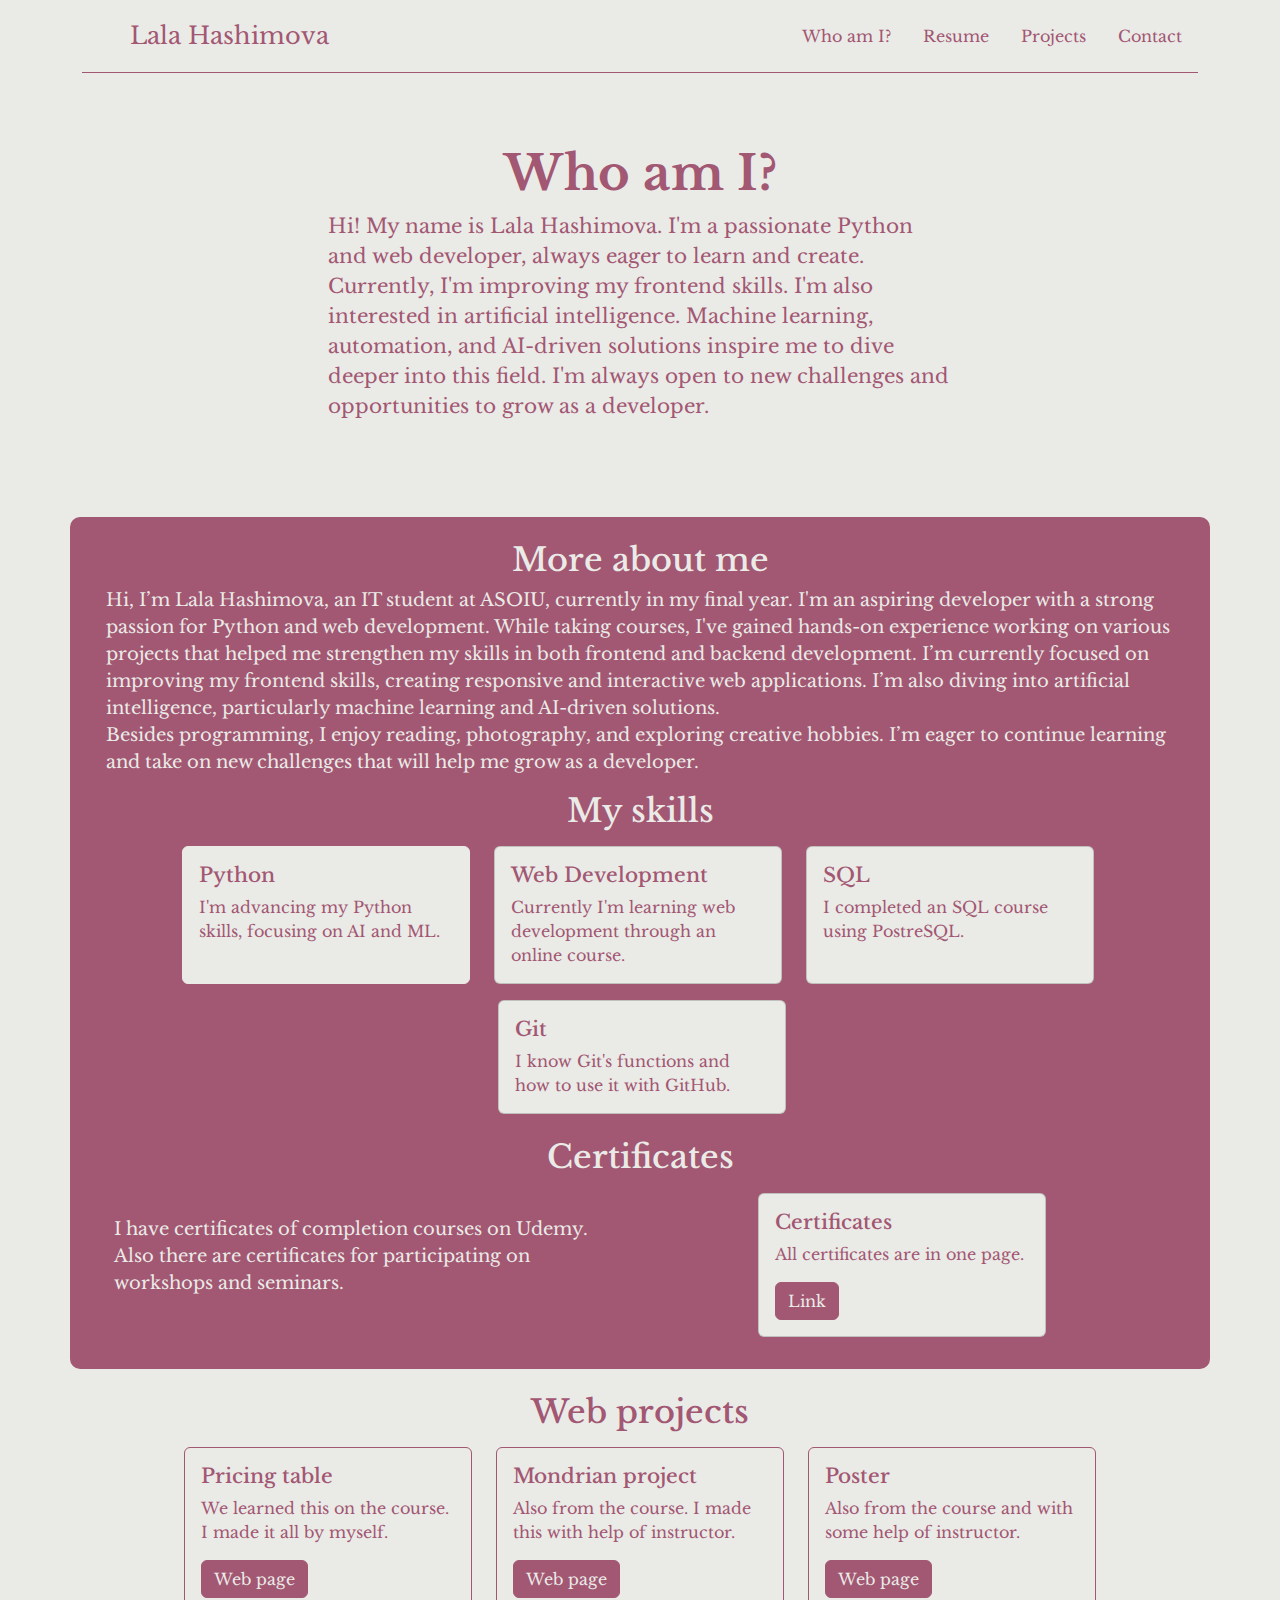
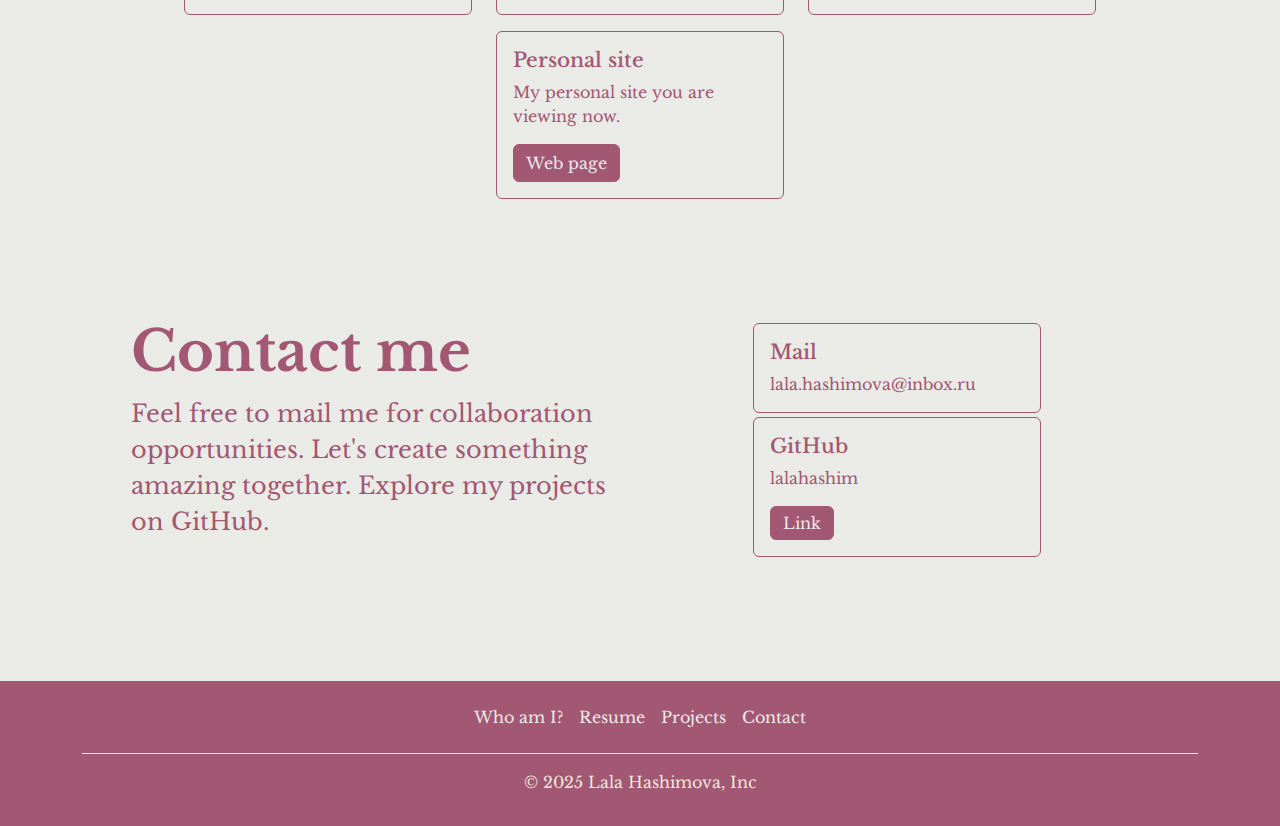
==== index.html @ 5bb71e29 "Add files via upload" ====
<!DOCTYPE html>
<html lang="en">
<head>
    <meta charset="UTF-8">
    <meta name="viewport" content="width=device-width, initial-scale=1.0">
    <title>Lala Hashimova</title>
    <link href="https://cdn.jsdelivr.net/npm/bootstrap@5.3.3/dist/css/bootstrap.min.css" rel="stylesheet" integrity="sha384-QWTKZyjpPEjISv5WaRU9OFeRpok6YctnYmDr5pNlyT2bRjXh0JMhjY6hW+ALEwIH" crossorigin="anonymous">
    <link rel="stylesheet" href="style.css">
    <link rel="preconnect" href="https://fonts.googleapis.com">
    <link rel="preconnect" href="https://fonts.gstatic.com" crossorigin>
    <link href="https://fonts.googleapis.com/css2?family=Libre+Baskerville:ital,wght@0,400;0,700;1,400&family=Madimi+One&family=Merriweather:ital,opsz,wght@0,18..144,300..900;1,18..144,300..900&family=Outfit:wght@100..900&family=Playfair+Display:ital,wght@0,400..900;1,400..900&family=Playwrite+IT+Moderna:wght@100..400&family=Roboto+Mono:ital,wght@0,100..700;1,100..700&display=swap" rel="stylesheet">
</head>
<body>
    <section id="header">
        <div class="container">
            <header class="d-flex flex-wrap justify-content-center py-3 mb-4 border-bottom header-border">
              <a class="d-flex align-items-center mb-3 mb-md-0 me-md-auto link-body-emphasis text-decoration-none">
                <svg class="bi me-2" width="40" height="32"></svg>
                <span class="fs-4">Lala Hashimova</span>
              </a>
        
              <ul class="nav nav-pills">
                <li class="nav-item"><a href="#home" class="nav-link" aria-current="page">Who am I?</a></li>
                <li class="nav-item"><a href="#resume" class="nav-link">Resume</a></li>
                <li class="nav-item"><a href="#projects" class="nav-link">Projects</a></li>
                <li class="nav-item"><a href="#contact" class="nav-link">Contact</a></li>
              </ul>
            </header>
          </div>
    </section>

    <section id="home" class="mx-3">
        <div class="py-5 my-4">
          <h1 class="display-5 fw-bold text-center" style="color: #A25772;">Who am I?</h1>
          <div class="col-lg-6 mx-auto">
            <p class="lead mb-4">
              Hi! My name is Lala Hashimova. I'm a passionate Python and web developer, always eager to learn and create. 
              Currently, I'm improving my frontend skills. I'm also interested in artificial intelligence. Machine learning, 
              automation, and AI-driven solutions inspire me to dive deeper into this field. I'm always open to new challenges 
              and opportunities to grow as a developer. 
            </p>
          </div>
        </div>
    </section>

    <section id="resume" class="container" class="mx-3">
        <div class="details px-4 pt-4">
            <h2 class="text-center">More about me</h2>
            <p class="aboutme">Hi, I’m Lala Hashimova, an IT student at ASOIU, currently in my final year. I'm an aspiring developer with a strong 
                passion for Python and web development. While taking courses, I've gained hands-on experience working on various projects 
                that helped me strengthen my skills in both frontend and backend development. I’m currently focused on improving my 
                frontend skills, creating responsive and interactive web applications. I’m also diving into artificial intelligence, 
                particularly machine learning and AI-driven solutions. <br>
                Besides programming, I enjoy reading, photography, and exploring creative hobbies. I’m eager to continue learning 
                and take on new challenges that will help me grow as a developer.</p>
        </div>
        <div class="skills px-4 pb-4">    
            <h2 class="text-center">My skills</h2>
            <div class="cards container pt-2">
                <div class="card me-1" style="width: 18rem; border-color: #EAEAE7;">
                    <div class="card-body">
                      <h5 class="card-title">Python</h5>
                      <p class="card-text">I'm advancing my Python skills, focusing on AI and ML.</p>
                    </div>
                </div>
                <div class="card mx-1" style="width: 18rem;">
                    <div class="card-body">
                      <h5 class="card-title">Web Development</h5>
                      <p class="card-text">Currently I'm learning web development through an online course.</p>
                    </div>
                </div>
                <div class="card mx-1" style="width: 18rem;">
                    <div class="card-body">
                      <h5 class="card-title">SQL</h5>
                      <p class="card-text">I completed an SQL course using PostreSQL.</p>
                    </div>
                </div>
                <div class="card ms-1" style="width: 18rem;">
                    <div class="card-body">
                      <h5 class="card-title">Git</h5>
                      <p class="card-text">I know Git's functions and how to use it with GitHub.</p>
                    </div>
                </div>
            </div>
        </div>

        <div class="certificates px-4 pb-4">
          <h2 class="text-center">Certificates</h2>
          <div class="cert-content py-2 px-2">
            <p class="certificate-text">
              I have certificates of completion courses on Udemy. Also there are certificates for participating 
              on workshops and seminars.</p>
            <div class="cards container cert-card">
              <div class="card" style="width: 18rem;">
                <div class="card-body">
                  <h5 class="card-title">Certificates</h5>
                  <p class="card-text">All certificates are in one page.</p>
                  <a href="certificates.html" class="btn btn-primary">Link</a>
                </div>
              </div>
            </div>
          </div>
        </div>
    </section>

    <section id="projects" class="container my-4">
        <h2 class="text-center">Web projects</h2>
        <div class="web-projects mt-3">
            <div class="card mx-1" style="width: 18rem; border-color: #A25772;">
                <div class="card-body">
                  <h5 class="card-title">Pricing table</h5>
                  <p class="card-text">We learned this on the course. I made it all by myself.</p>
                  <a href="https://lalahashim.github.io/pricing-table/" class="btn btn-primary">Web page</a>
                </div>
            </div>
            <div class="card mx-1" style="width: 18rem; border-color: #A25772;">
                <div class="card-body">
                  <h5 class="card-title">Mondrian project</h5>
                  <p class="card-text">Also from the course. I made this with help of instructor.</p>
                  <a href="https://lalahashim.github.io/mondrian-project/" class="btn btn-primary">Web page</a>
                </div>
            </div>
            <div class="card mx-1" style="width: 18rem; border-color: #A25772;">
                <div class="card-body">
                  <h5 class="card-title">Poster</h5>
                  <p class="card-text">Also from the course and with some help of instructor.</p>
                  <a href="https://lalahashim.github.io/poster/" class="btn btn-primary">Web page</a>
                </div>
            </div>
            <div class="card mx-1" style="width: 18rem; border-color: #A25772;">
              <div class="card-body">
                <h5 class="card-title">Personal site</h5>
                <p class="card-text">My personal site you are viewing now.</p>
                <a href="#" class="btn btn-primary">Web page</a>
              </div>
            </div>
        </div>
    </section>

    <section id="contact">
        <div class="container col-xl-10 col-xxl-8 px-4 py-5">
            <div class="row align-items-center g-lg-5 py-5">
              <div class="col-lg-7 text-center text-lg-start">
                <h2 class="display-4 fw-bold lh-1 mb-3" style="color: #A25772;">Contact me</h2>
                <p class="col-lg-10 fs-4">
                    Feel free to mail me for collaboration opportunities. Let's create something amazing together. Explore 
                    my projects on GitHub.
                </p>
              </div>
              <div class="col-md-10 mx-auto col-lg-5">
                <div class="card my-1" style="width: 18rem; border-color: #A25772;">
                    <div class="card-body">
                      <h5 class="card-title">Mail</h5>
                      <p class="card-text">lala.hashimova@inbox.ru</p>
                    </div>
                </div>
                <div class="card my-1" style="width: 18rem; border-color: #A25772;">
                    <div class="card-body">
                      <h5 class="card-title">GitHub</h5>
                      <p class="card-text">lalahashim</p>
                      <a class="btn btn-primary py-1" href="https://github.com/lalahashim" role="button">Link</a>
                    </div>
                </div>
              </div>
            </div>
          </div>
    </section>

    <section id="footer">
        <div class="container">
            <footer class="py-3 mt-4">
              <ul class="nav justify-content-center border-bottom footer-border pb-3 mb-3">
                <li class="nav-item"><a href="#home" class="nav-link f-nav px-2 text-body-secondary">Who am I?</a></li>
                <li class="nav-item"><a href="#resume" class="nav-link f-nav px-2 text-body-secondary">Resume</a></li>
                <li class="nav-item"><a href="#projects" class="nav-link f-nav px-2 text-body-secondary">Projects</a></li>
                <li class="nav-item"><a href="#contact" class="nav-link f-nav px-2 text-body-secondary">Contact</a></li>
              </ul>
              <p class="text-center text-body-secondary footer-p">© 2025 Lala Hashimova, Inc</p>
            </footer>
          </div>
    </section>

    <script src="https://cdn.jsdelivr.net/npm/bootstrap@5.3.3/dist/js/bootstrap.bundle.min.js" integrity="sha384-YvpcrYf0tY3lHB60NNkmXc5s9fDVZLESaAA55NDzOxhy9GkcIdslK1eN7N6jIeHz" crossorigin="anonymous"></script>
</body>
</html>
---- style.css ----
body{
    background-color: #EAEAE7;
    color: #A25772;
    font-family: "Libre Baskerville";
}

.aboutme {
    font-size: 18px;
}

#certificates .container {
    display: flex;
    flex-wrap: wrap;
    justify-content: center;
    gap: 20px;
}

#certificates .container img {
    max-width: 300px;
    height: auto;
    border-radius: 10px;
    box-shadow: 0 4px 8px rgba(0, 0, 0, 0.1); /* Легкая тень для аккуратности */
}

.cert-content {
    display: flex;
    justify-content: space-between;
    align-items: center;
    gap: 20px;
}
.certificate-text {
    flex: 1;
    text-align: left;
    font-size: 18px;
}
.cert-card{
    flex: 1;
}

@media (max-width: 768px) {
    .cert-content {
        flex-direction: column;
    }

    .cert-card {
        max-width: 100%;
    }
}


.btn {
    display: inline-block;
    background-color: #A25772;
    color: #EAEAE7;
    text-decoration: none;
    cursor: pointer;
    transition: background-color 0.1s ease;
}

.btn:hover {
    background-color: #EAEAE7;
    color: #A25772;
    border-color: #A25772;
}

a.btn:active,
a.btn:focus,
button:active,
button:focus {
    background-color: #EAEAE7 !important;
    color: #A25772 !important;
    border-color: #A25772 !important;
    outline: none !important;
}

.header-border {
    border-color: #A25772 !important
}

.footer-border {
    border-color: #EAEAE7 !important
}

.nav-link{
    color: #A25772 !important;
}

.fs-4{
    color: #A25772;
}

#footer {
    background-color: #A25772;
}

.f-nav{
    color: #EAEAE7 !important;
}

.footer-p {
    color: #EDE8DC !important;
}

.btn-primary {
    background-color: #A25772;
    border-color: #A25772;
    color: #EAEAE7;
}

.card{
    background-color: #EAEAE7;
    color: #A25772;
}

#resume .container{
    display: flex;
    flex-wrap: wrap;
    justify-content: center;
    gap: 16px;
}

#resume{
    background-color: #A25772;
    color: #EAEAE7;
    border-radius: 10px;
}

.web-projects {
    display: flex;
    flex-wrap: wrap;
    justify-content: center;
    gap: 16px;
}

.card {
    width: calc(100% - 32px);
    max-width: 18rem;
}

@media (min-width: 576px){
    .card {
        width: calc(50% - 32px);
    }
}

@media (min-width: 992px) {
    .card {
        width: calc(25% - 32px);
    }
}

html {
    scroll-behavior: smooth;
}

p {
    text-align: left;
}
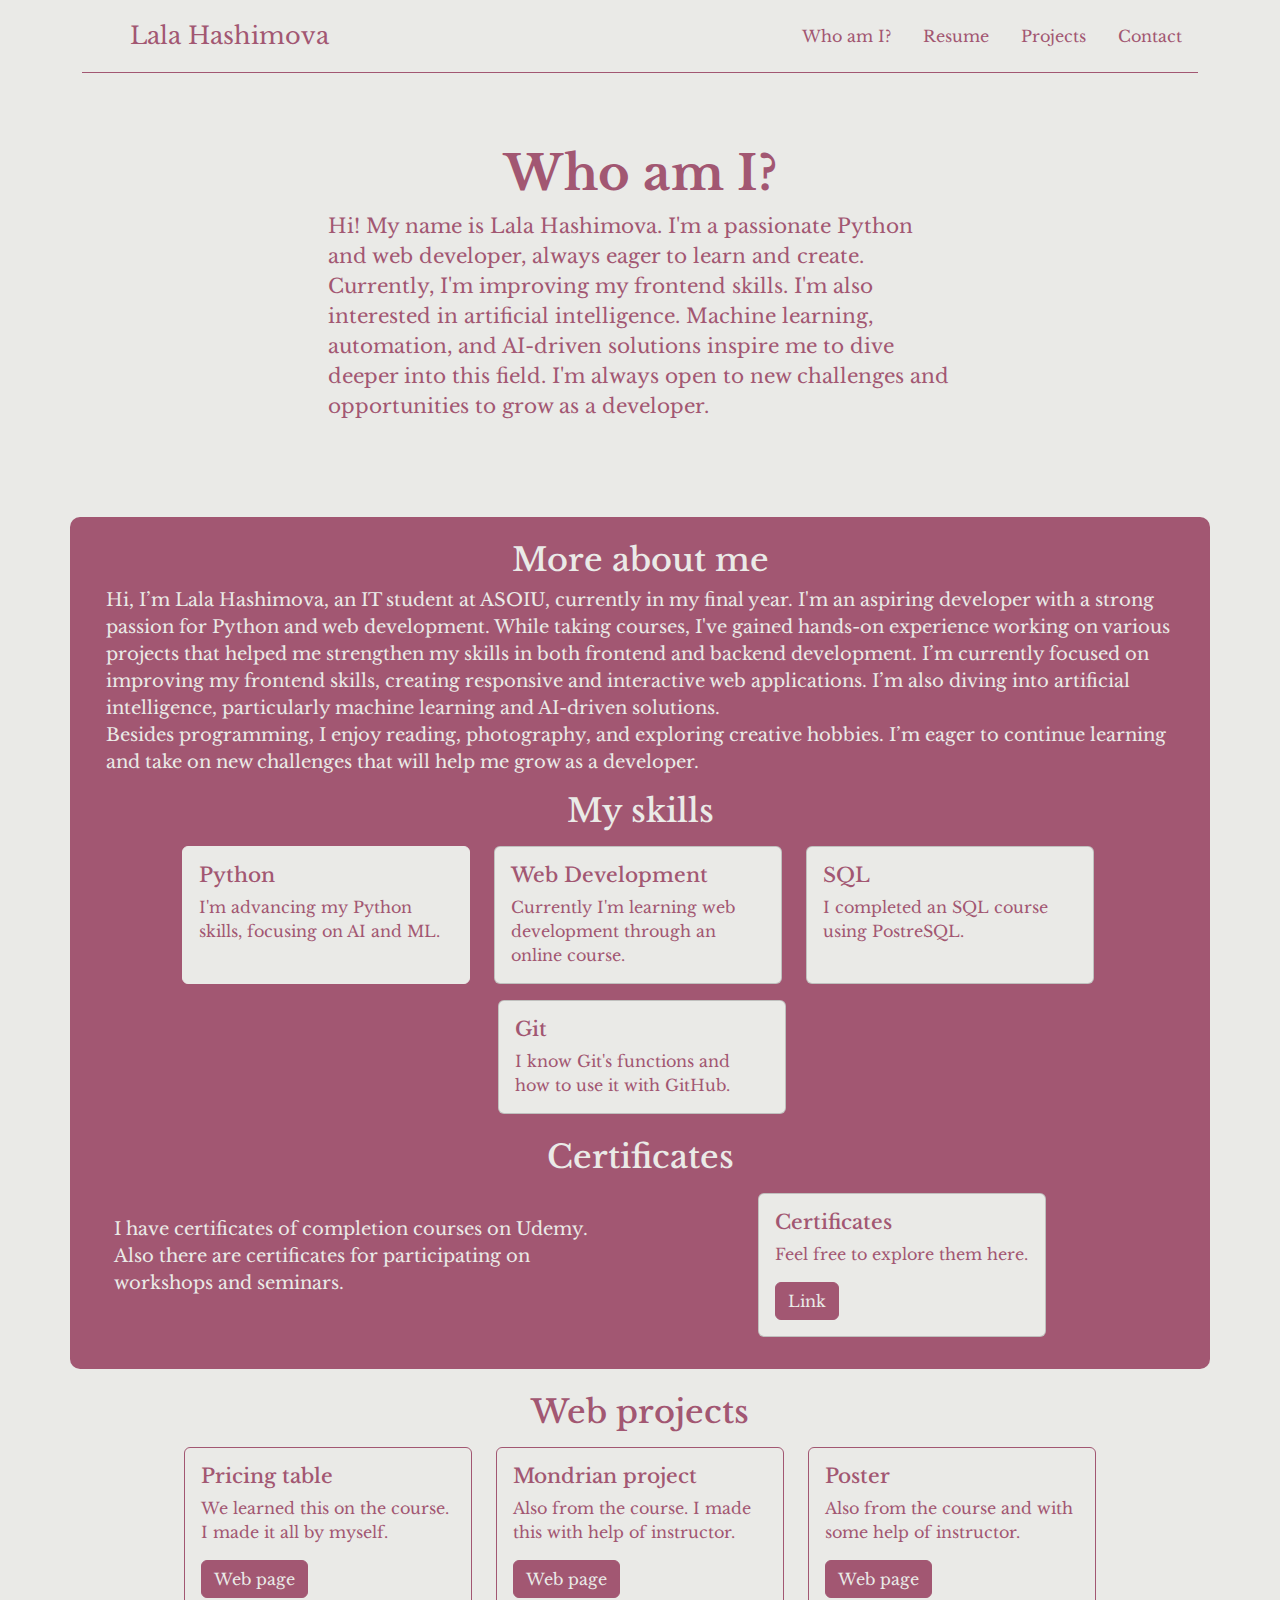
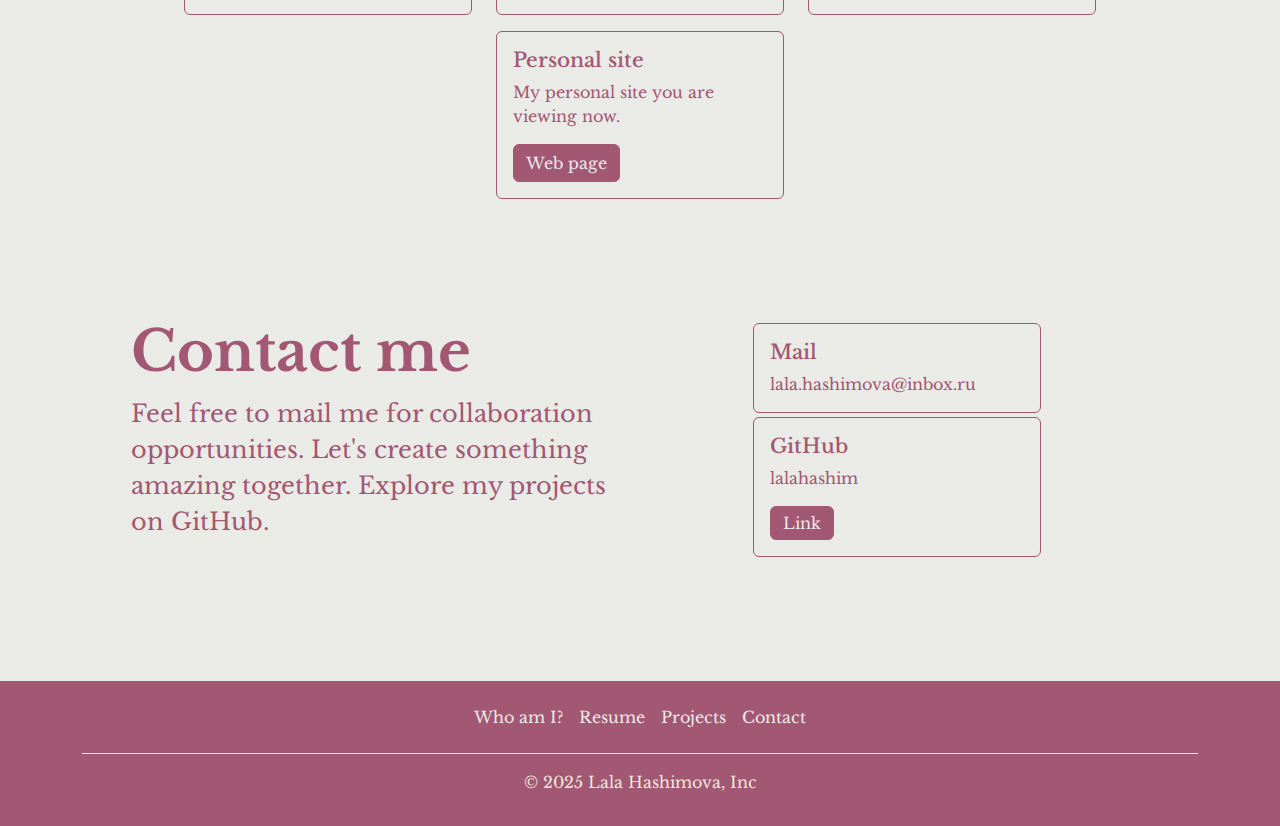
==== commit b834824b: "Add files via upload" ====
--- a/index.html
+++ b/index.html
@@ -84,7 +84,7 @@
             </div>
         </div>
 
-        <div class="certificates px-4 pb-4">
+        <div id="certificate" class="certificates px-4 pb-4">
           <h2 class="text-center">Certificates</h2>
           <div class="cert-content py-2 px-2">
             <p class="certificate-text">
@@ -94,7 +94,7 @@
               <div class="card" style="width: 18rem;">
                 <div class="card-body">
                   <h5 class="card-title">Certificates</h5>
-                  <p class="card-text">All certificates are in one page.</p>
+                  <p class="card-text">Feel free to explore them here.</p>
                   <a href="certificates.html" class="btn btn-primary">Link</a>
                 </div>
               </div>
--- a/style.css
+++ b/style.css
@@ -47,7 +47,9 @@
     }
 }
 
-
+.certificate-heading{
+    text-align: center;
+}
 .btn {
     display: inline-block;
     background-color: #A25772;
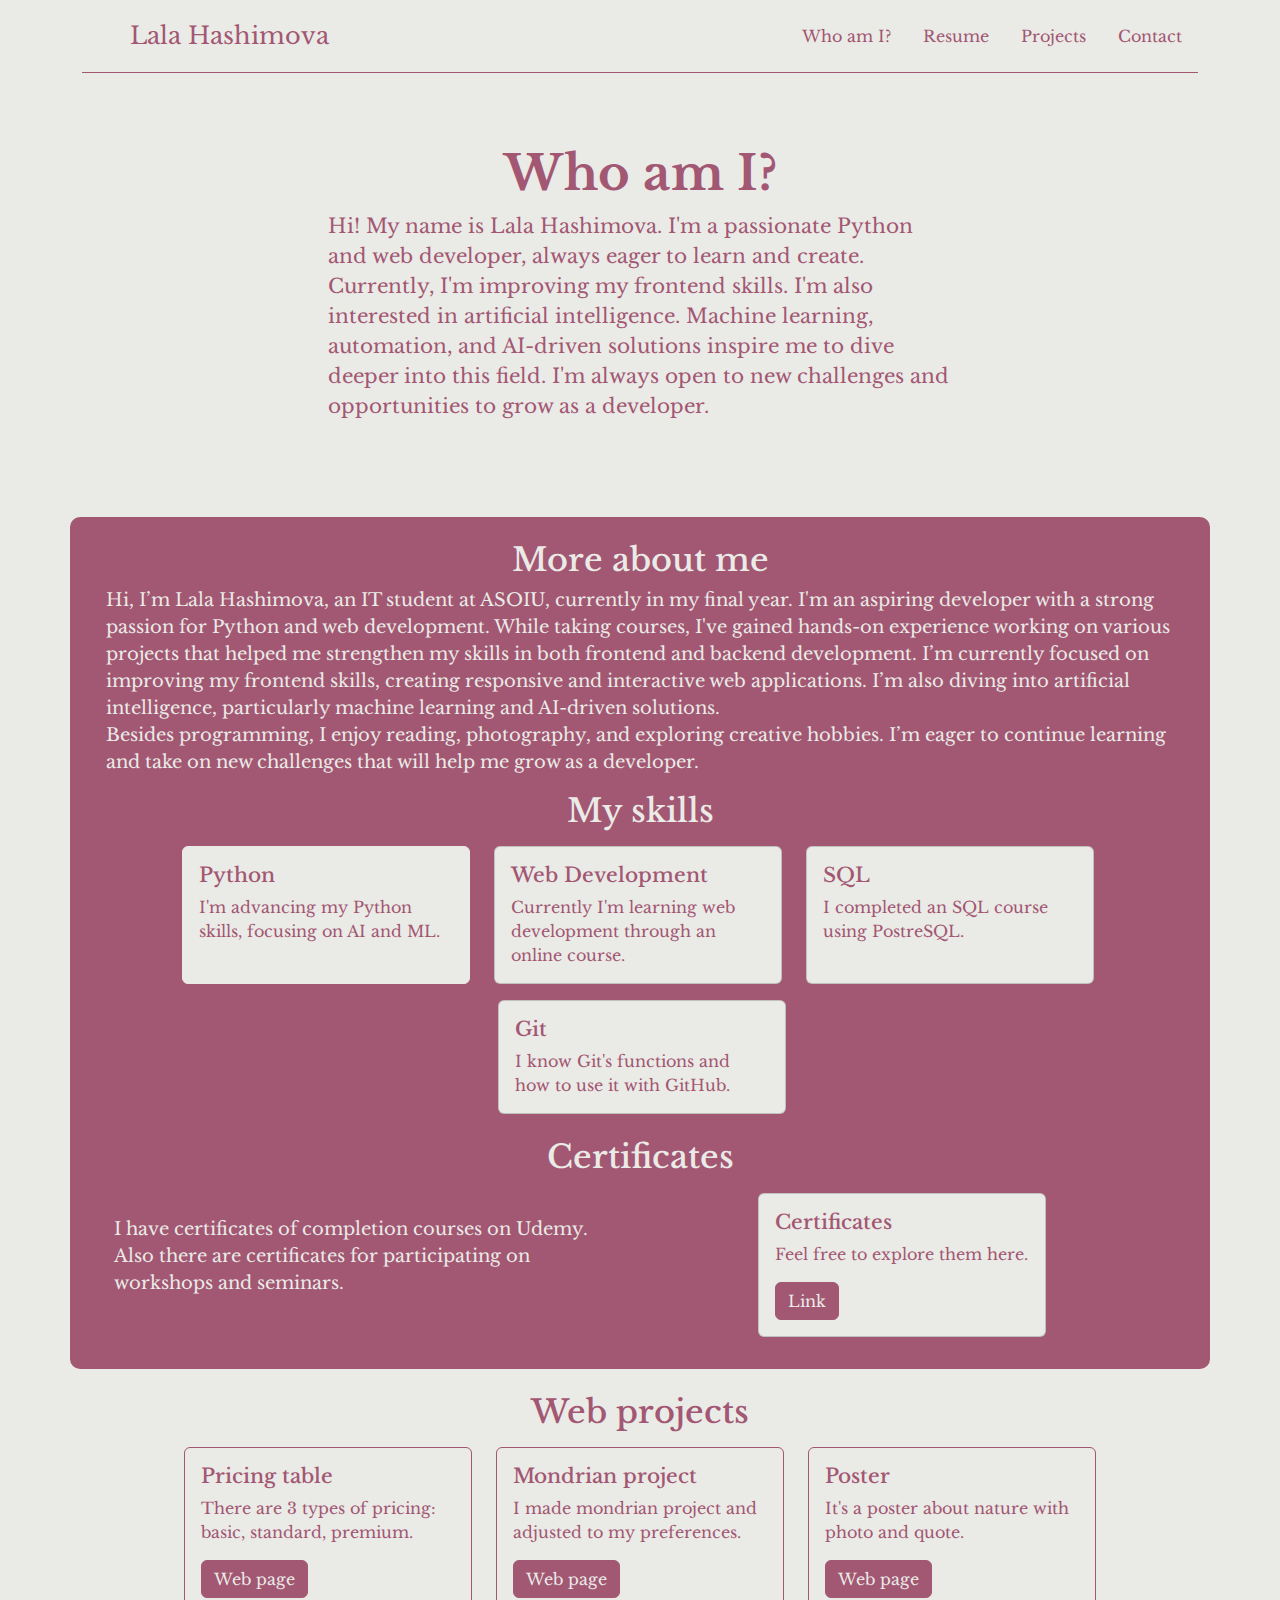
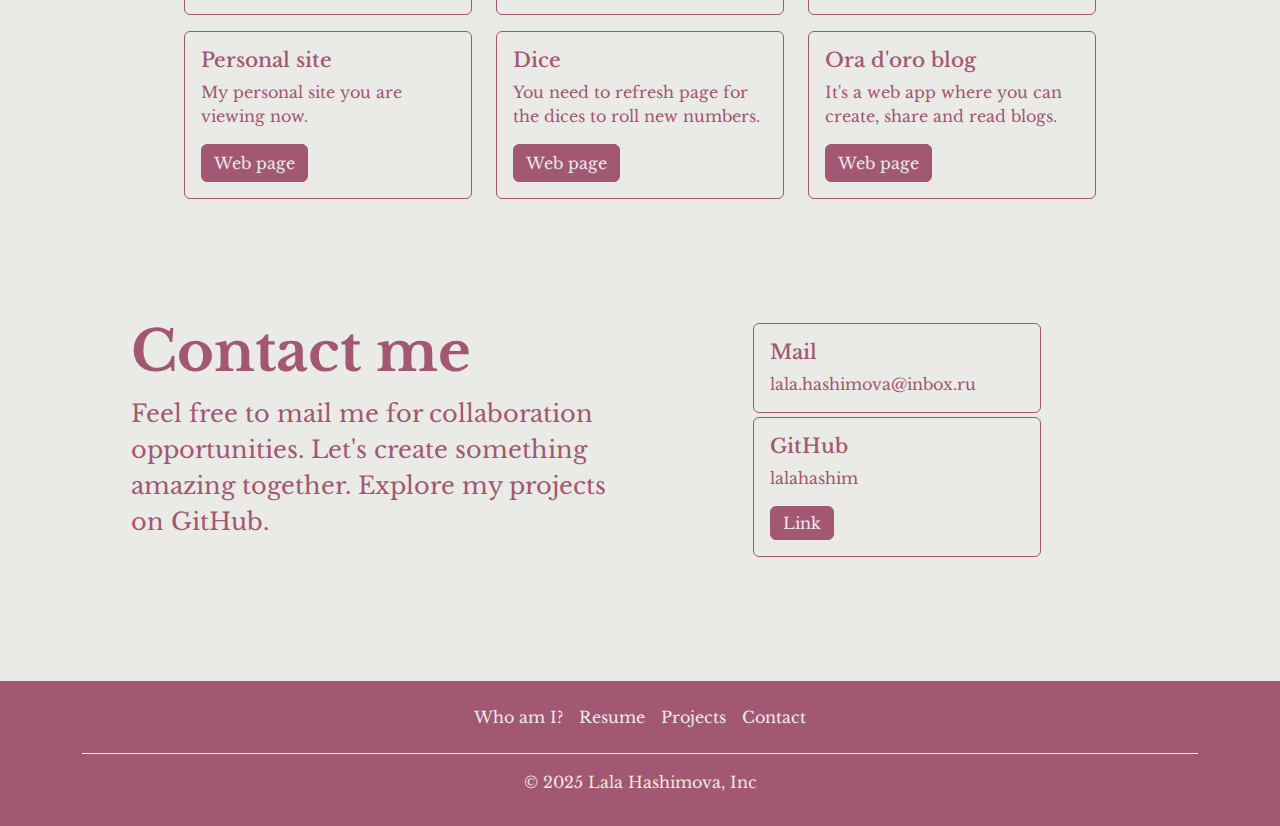
==== commit 342f2c71: "Add files via upload" ====
--- a/index.html
+++ b/index.html
@@ -109,21 +109,21 @@
             <div class="card mx-1" style="width: 18rem; border-color: #A25772;">
                 <div class="card-body">
                   <h5 class="card-title">Pricing table</h5>
-                  <p class="card-text">We learned this on the course. I made it all by myself.</p>
+                  <p class="card-text">There are 3 types of pricing: basic, standard, premium.</p>
                   <a href="https://lalahashim.github.io/pricing-table/" class="btn btn-primary">Web page</a>
                 </div>
             </div>
             <div class="card mx-1" style="width: 18rem; border-color: #A25772;">
                 <div class="card-body">
                   <h5 class="card-title">Mondrian project</h5>
-                  <p class="card-text">Also from the course. I made this with help of instructor.</p>
+                  <p class="card-text">I made mondrian project and adjusted to my preferences.</p>
                   <a href="https://lalahashim.github.io/mondrian-project/" class="btn btn-primary">Web page</a>
                 </div>
             </div>
             <div class="card mx-1" style="width: 18rem; border-color: #A25772;">
                 <div class="card-body">
                   <h5 class="card-title">Poster</h5>
-                  <p class="card-text">Also from the course and with some help of instructor.</p>
+                  <p class="card-text">It's a poster about nature with photo and quote.</p>
                   <a href="https://lalahashim.github.io/poster/" class="btn btn-primary">Web page</a>
                 </div>
             </div>
@@ -132,6 +132,20 @@
                 <h5 class="card-title">Personal site</h5>
                 <p class="card-text">My personal site you are viewing now.</p>
                 <a href="#" class="btn btn-primary">Web page</a>
+              </div>
+            </div>
+            <div class="card mx-1" style="width: 18rem; border-color: #A25772;">
+              <div class="card-body">
+                <h5 class="card-title">Dice</h5>
+                <p class="card-text">You need to refresh page for the dices to roll new numbers.</p>
+                <a href="https://lalahashim.github.io/dice/" class="btn btn-primary">Web page</a>
+              </div>
+            </div>
+            <div class="card mx-1" style="width: 18rem; border-color: #A25772;">
+              <div class="card-body">
+                <h5 class="card-title">Ora d'oro blog</h5>
+                <p class="card-text">It's a web app where you can create, share and read blogs.</p>
+                <a href="https://oradoro-blog.onrender.com/" class="btn btn-primary">Web page</a>
               </div>
             </div>
         </div>
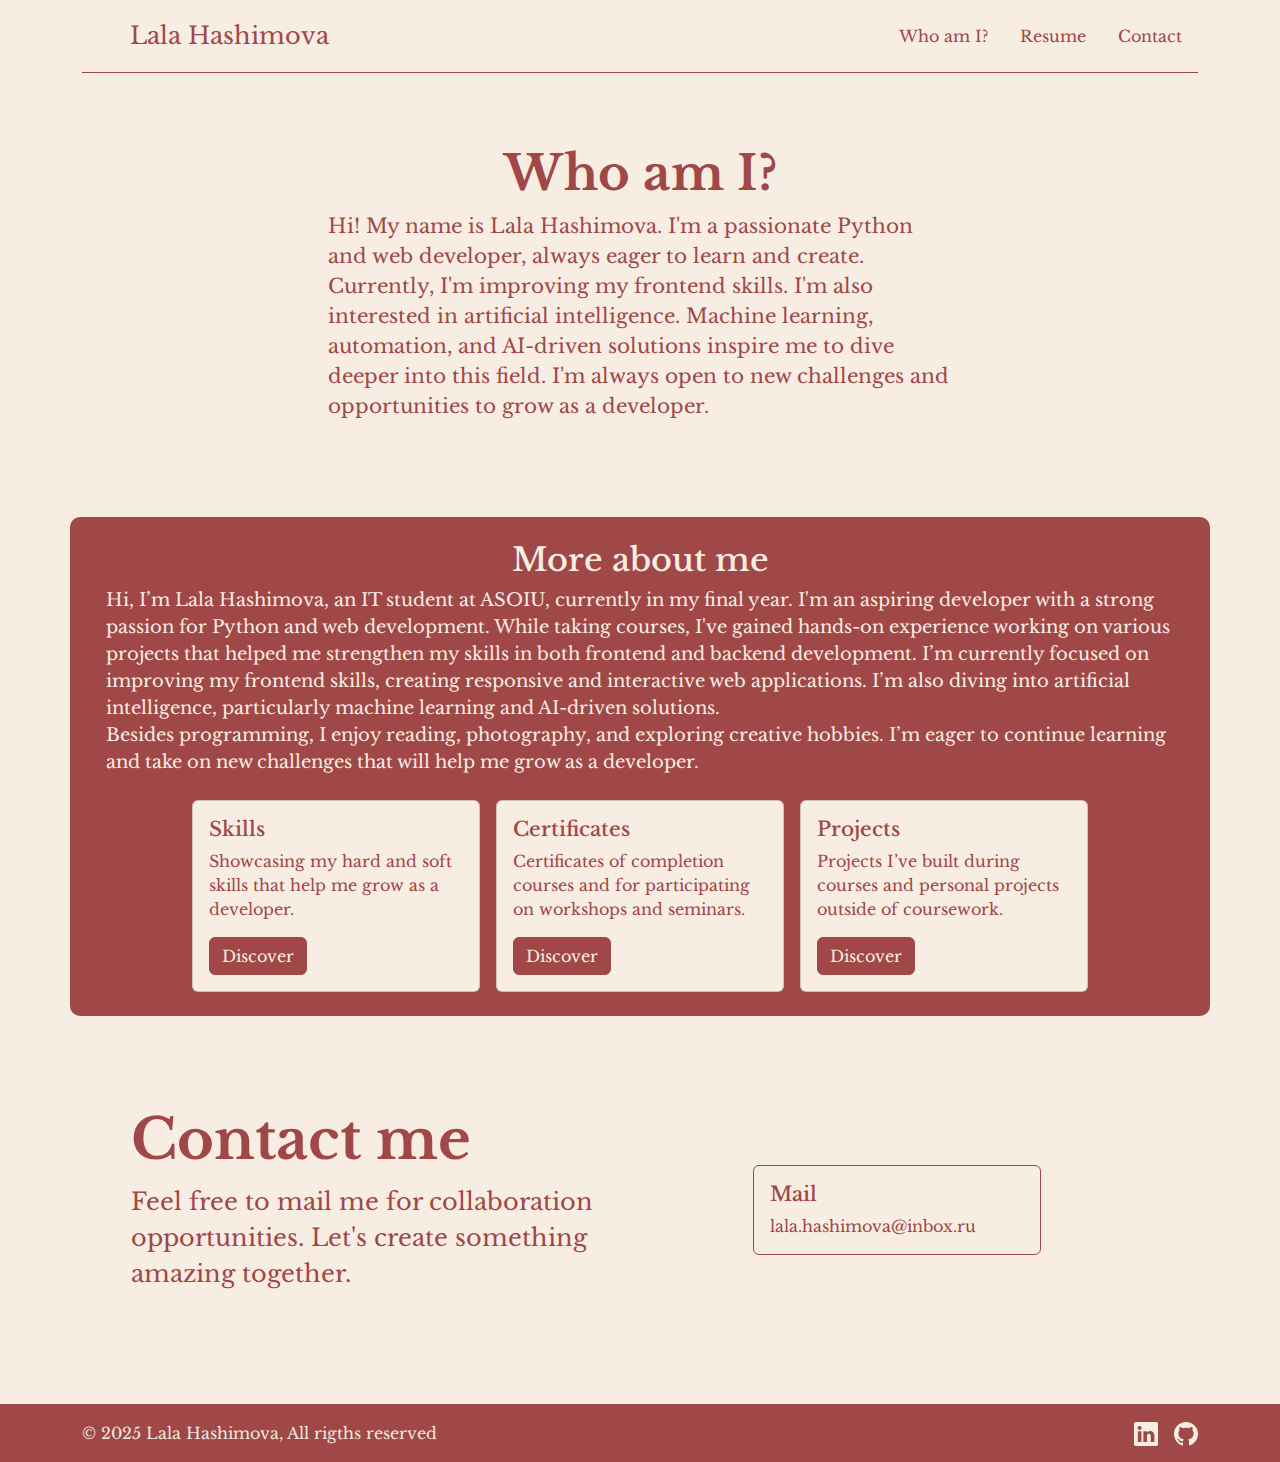
==== commit 73da0e18: "Add files via upload" ====
--- a/index.html
+++ b/index.html
@@ -1,6 +1,6 @@
 <!DOCTYPE html>
 <html lang="en">
-<head>
+  <head>
     <meta charset="UTF-8">
     <meta name="viewport" content="width=device-width, initial-scale=1.0">
     <title>Lala Hashimova</title>
@@ -9,189 +9,119 @@
     <link rel="preconnect" href="https://fonts.googleapis.com">
     <link rel="preconnect" href="https://fonts.gstatic.com" crossorigin>
     <link href="https://fonts.googleapis.com/css2?family=Libre+Baskerville:ital,wght@0,400;0,700;1,400&family=Madimi+One&family=Merriweather:ital,opsz,wght@0,18..144,300..900;1,18..144,300..900&family=Outfit:wght@100..900&family=Playfair+Display:ital,wght@0,400..900;1,400..900&family=Playwrite+IT+Moderna:wght@100..400&family=Roboto+Mono:ital,wght@0,100..700;1,100..700&display=swap" rel="stylesheet">
-</head>
-<body>
+  </head>
+  <body>
     <section id="header">
-        <div class="container">
-            <header class="d-flex flex-wrap justify-content-center py-3 mb-4 border-bottom header-border">
-              <a class="d-flex align-items-center mb-3 mb-md-0 me-md-auto link-body-emphasis text-decoration-none">
-                <svg class="bi me-2" width="40" height="32"></svg>
-                <span class="fs-4">Lala Hashimova</span>
-              </a>
+      <div class="container">
+        <header class="d-flex flex-wrap justify-content-center py-3 mb-4 border-bottom header-border">
+          <a class="d-flex align-items-center mb-3 mb-md-0 me-md-auto link-body-emphasis text-decoration-none">
+            <svg class="bi me-2" width="40" height="32"></svg>
+            <span class="fs-4">Lala Hashimova</span>
+          </a>
         
-              <ul class="nav nav-pills">
-                <li class="nav-item"><a href="#home" class="nav-link" aria-current="page">Who am I?</a></li>
-                <li class="nav-item"><a href="#resume" class="nav-link">Resume</a></li>
-                <li class="nav-item"><a href="#projects" class="nav-link">Projects</a></li>
-                <li class="nav-item"><a href="#contact" class="nav-link">Contact</a></li>
-              </ul>
-            </header>
-          </div>
+          <ul class="nav nav-pills">
+            <li class="nav-item"><a href="#home" class="nav-link" aria-current="page">Who am I?</a></li>
+            <li class="nav-item"><a href="#resume" class="nav-link">Resume</a></li>
+            <li class="nav-item"><a href="#contact" class="nav-link">Contact</a></li>
+          </ul>
+        </header>
+      </div>
     </section>
 
     <section id="home" class="mx-3">
-        <div class="py-5 my-4">
-          <h1 class="display-5 fw-bold text-center" style="color: #A25772;">Who am I?</h1>
-          <div class="col-lg-6 mx-auto">
-            <p class="lead mb-4">
-              Hi! My name is Lala Hashimova. I'm a passionate Python and web developer, always eager to learn and create. 
-              Currently, I'm improving my frontend skills. I'm also interested in artificial intelligence. Machine learning, 
-              automation, and AI-driven solutions inspire me to dive deeper into this field. I'm always open to new challenges 
-              and opportunities to grow as a developer. 
-            </p>
-          </div>
+      <div class="py-5 my-4">
+        <h1 class="display-5 fw-bold text-center" style="color: #A04747;">Who am I?</h1>
+        <div class="col-lg-6 mx-auto">
+          <p class="lead mb-4">
+            Hi! My name is Lala Hashimova. I'm a passionate Python and web developer, always eager to learn and create. 
+            Currently, I'm improving my frontend skills. I'm also interested in artificial intelligence. Machine learning, 
+            automation, and AI-driven solutions inspire me to dive deeper into this field. I'm always open to new challenges 
+            and opportunities to grow as a developer. 
+          </p>
         </div>
+      </div>
     </section>
 
     <section id="resume" class="container" class="mx-3">
-        <div class="details px-4 pt-4">
-            <h2 class="text-center">More about me</h2>
-            <p class="aboutme">Hi, I’m Lala Hashimova, an IT student at ASOIU, currently in my final year. I'm an aspiring developer with a strong 
-                passion for Python and web development. While taking courses, I've gained hands-on experience working on various projects 
-                that helped me strengthen my skills in both frontend and backend development. I’m currently focused on improving my 
-                frontend skills, creating responsive and interactive web applications. I’m also diving into artificial intelligence, 
-                particularly machine learning and AI-driven solutions. <br>
-                Besides programming, I enjoy reading, photography, and exploring creative hobbies. I’m eager to continue learning 
-                and take on new challenges that will help me grow as a developer.</p>
+      <div class="details px-4 pt-4">
+        <h2 class="text-center">More about me</h2>
+        <p class="aboutme">Hi, I’m Lala Hashimova, an IT student at ASOIU, currently in my final year. I'm an aspiring developer with a strong 
+          passion for Python and web development. While taking courses, I've gained hands-on experience working on various projects 
+          that helped me strengthen my skills in both frontend and backend development. I’m currently focused on improving my 
+          frontend skills, creating responsive and interactive web applications. I’m also diving into artificial intelligence, 
+          particularly machine learning and AI-driven solutions. <br>
+          Besides programming, I enjoy reading, photography, and exploring creative hobbies. I’m eager to continue learning 
+          and take on new challenges that will help me grow as a developer.</p>
+      </div>
+      <div class="experience px-4 pb-4">    
+        <div class="cards container pt-2">
+          <div class="card" style="width: 18rem;">
+            <div class="card-body">
+              <h5 class="card-title">Skills</h5>
+              <p class="card-text">Showcasing my hard and soft skills that help me grow as a developer.</p>
+              <a href="skills.html" class="btn btn-primary">Discover</a>
+            </div>
+          </div>
+          <div class="card" style="width: 18rem;">
+            <div class="card-body">
+              <h5 class="card-title">Certificates</h5>
+              <p class="card-text">Certificates of completion courses and for participating on workshops and seminars.</p>
+              <a href="certificates.html" class="btn btn-primary">Discover</a>
+            </div>
+          </div>
+          <div class="card" style="width: 18rem;">
+            <div class="card-body">
+              <h5 class="card-title">Projects</h5>
+              <p class="card-text">Projects I’ve built during courses and personal projects outside of coursework.</p>
+              <a href="projects.html" class="btn btn-primary">Discover</a>
+            </div>
+          </div>
         </div>
-        <div class="skills px-4 pb-4">    
-            <h2 class="text-center">My skills</h2>
-            <div class="cards container pt-2">
-                <div class="card me-1" style="width: 18rem; border-color: #EAEAE7;">
-                    <div class="card-body">
-                      <h5 class="card-title">Python</h5>
-                      <p class="card-text">I'm advancing my Python skills, focusing on AI and ML.</p>
-                    </div>
-                </div>
-                <div class="card mx-1" style="width: 18rem;">
-                    <div class="card-body">
-                      <h5 class="card-title">Web Development</h5>
-                      <p class="card-text">Currently I'm learning web development through an online course.</p>
-                    </div>
-                </div>
-                <div class="card mx-1" style="width: 18rem;">
-                    <div class="card-body">
-                      <h5 class="card-title">SQL</h5>
-                      <p class="card-text">I completed an SQL course using PostreSQL.</p>
-                    </div>
-                </div>
-                <div class="card ms-1" style="width: 18rem;">
-                    <div class="card-body">
-                      <h5 class="card-title">Git</h5>
-                      <p class="card-text">I know Git's functions and how to use it with GitHub.</p>
-                    </div>
-                </div>
-            </div>
-        </div>
+      </div>  
+    </section>
 
-        <div id="certificate" class="certificates px-4 pb-4">
-          <h2 class="text-center">Certificates</h2>
-          <div class="cert-content py-2 px-2">
-            <p class="certificate-text">
-              I have certificates of completion courses on Udemy. Also there are certificates for participating 
-              on workshops and seminars.</p>
-            <div class="cards container cert-card">
-              <div class="card" style="width: 18rem;">
-                <div class="card-body">
-                  <h5 class="card-title">Certificates</h5>
-                  <p class="card-text">Feel free to explore them here.</p>
-                  <a href="certificates.html" class="btn btn-primary">Link</a>
-                </div>
+    <section id="contact">
+      <div class="container col-xl-10 col-xxl-8 px-4 py-5">
+        <div class="row align-items-center g-lg-5 py-5">
+          <div class="col-lg-7 text-center text-lg-start">
+            <h2 class="display-4 fw-bold lh-1 mb-3" style="color: #A04747;">Contact me</h2>
+            <p class="col-lg-10 fs-4">
+              Feel free to mail me for collaboration opportunities. Let's create something amazing together.
+            </p>
+          </div>
+          <div class="col-md-10 mx-auto col-lg-5">
+            <div class="card my-1" style="width: 18rem; border-color: #A04747;">
+              <div class="card-body">
+                <h5 class="card-title">Mail</h5>
+                <p class="card-text">lala.hashimova@inbox.ru</p>
               </div>
             </div>
           </div>
         </div>
-    </section>
-
-    <section id="projects" class="container my-4">
-        <h2 class="text-center">Web projects</h2>
-        <div class="web-projects mt-3">
-            <div class="card mx-1" style="width: 18rem; border-color: #A25772;">
-                <div class="card-body">
-                  <h5 class="card-title">Pricing table</h5>
-                  <p class="card-text">There are 3 types of pricing: basic, standard, premium.</p>
-                  <a href="https://lalahashim.github.io/pricing-table/" class="btn btn-primary">Web page</a>
-                </div>
-            </div>
-            <div class="card mx-1" style="width: 18rem; border-color: #A25772;">
-                <div class="card-body">
-                  <h5 class="card-title">Mondrian project</h5>
-                  <p class="card-text">I made mondrian project and adjusted to my preferences.</p>
-                  <a href="https://lalahashim.github.io/mondrian-project/" class="btn btn-primary">Web page</a>
-                </div>
-            </div>
-            <div class="card mx-1" style="width: 18rem; border-color: #A25772;">
-                <div class="card-body">
-                  <h5 class="card-title">Poster</h5>
-                  <p class="card-text">It's a poster about nature with photo and quote.</p>
-                  <a href="https://lalahashim.github.io/poster/" class="btn btn-primary">Web page</a>
-                </div>
-            </div>
-            <div class="card mx-1" style="width: 18rem; border-color: #A25772;">
-              <div class="card-body">
-                <h5 class="card-title">Personal site</h5>
-                <p class="card-text">My personal site you are viewing now.</p>
-                <a href="#" class="btn btn-primary">Web page</a>
-              </div>
-            </div>
-            <div class="card mx-1" style="width: 18rem; border-color: #A25772;">
-              <div class="card-body">
-                <h5 class="card-title">Dice</h5>
-                <p class="card-text">You need to refresh page for the dices to roll new numbers.</p>
-                <a href="https://lalahashim.github.io/dice/" class="btn btn-primary">Web page</a>
-              </div>
-            </div>
-            <div class="card mx-1" style="width: 18rem; border-color: #A25772;">
-              <div class="card-body">
-                <h5 class="card-title">Ora d'oro blog</h5>
-                <p class="card-text">It's a web app where you can create, share and read blogs.</p>
-                <a href="https://oradoro-blog.onrender.com/" class="btn btn-primary">Web page</a>
-              </div>
-            </div>
-        </div>
-    </section>
-
-    <section id="contact">
-        <div class="container col-xl-10 col-xxl-8 px-4 py-5">
-            <div class="row align-items-center g-lg-5 py-5">
-              <div class="col-lg-7 text-center text-lg-start">
-                <h2 class="display-4 fw-bold lh-1 mb-3" style="color: #A25772;">Contact me</h2>
-                <p class="col-lg-10 fs-4">
-                    Feel free to mail me for collaboration opportunities. Let's create something amazing together. Explore 
-                    my projects on GitHub.
-                </p>
-              </div>
-              <div class="col-md-10 mx-auto col-lg-5">
-                <div class="card my-1" style="width: 18rem; border-color: #A25772;">
-                    <div class="card-body">
-                      <h5 class="card-title">Mail</h5>
-                      <p class="card-text">lala.hashimova@inbox.ru</p>
-                    </div>
-                </div>
-                <div class="card my-1" style="width: 18rem; border-color: #A25772;">
-                    <div class="card-body">
-                      <h5 class="card-title">GitHub</h5>
-                      <p class="card-text">lalahashim</p>
-                      <a class="btn btn-primary py-1" href="https://github.com/lalahashim" role="button">Link</a>
-                    </div>
-                </div>
-              </div>
-            </div>
-          </div>
+      </div>
     </section>
 
     <section id="footer">
-        <div class="container">
-            <footer class="py-3 mt-4">
-              <ul class="nav justify-content-center border-bottom footer-border pb-3 mb-3">
-                <li class="nav-item"><a href="#home" class="nav-link f-nav px-2 text-body-secondary">Who am I?</a></li>
-                <li class="nav-item"><a href="#resume" class="nav-link f-nav px-2 text-body-secondary">Resume</a></li>
-                <li class="nav-item"><a href="#projects" class="nav-link f-nav px-2 text-body-secondary">Projects</a></li>
-                <li class="nav-item"><a href="#contact" class="nav-link f-nav px-2 text-body-secondary">Contact</a></li>
-              </ul>
-              <p class="text-center text-body-secondary footer-p">© 2025 Lala Hashimova, Inc</p>
-            </footer>
+      <div class="container">
+        <footer class="d-flex flex-wrap justify-content-between align-items-center py-3">
+          <div class="col-md-4 d-flex align-items-center">
+            <span class="mb-3 mb-md-0 text-body-secondary footer-p">© 2025 Lala Hashimova, All rigths reserved</span>
           </div>
+      
+          <ul class="nav col-md-4 justify-content-end list-unstyled d-flex">
+            <li class="ms-3"><a class="text-body-secondary" href="https://www.linkedin.com/in/lala-hashimova-57501b359?utm_source=share&utm_campaign=share_via&utm_content=profile&utm_medium=ios_app">
+              <svg xmlns="http://www.w3.org/2000/svg" width="24" height="24" fill="#F8EDE3" class="bi bi-linkedin" viewBox="0 0 16 16">
+                <path d="M0 1.146C0 .513.526 0 1.175 0h13.65C15.474 0 16 .513 16 1.146v13.708c0 .633-.526 1.146-1.175 1.146H1.175C.526 16 0 15.487 0 14.854zm4.943 12.248V6.169H2.542v7.225zm-1.2-8.212c.837 0 1.358-.554 1.358-1.248-.015-.709-.52-1.248-1.342-1.248S2.4 3.226 2.4 3.934c0 .694.521 1.248 1.327 1.248zm4.908 8.212V9.359c0-.216.016-.432.08-.586.173-.431.568-.878 1.232-.878.869 0 1.216.662 1.216 1.634v3.865h2.401V9.25c0-2.22-1.184-3.252-2.764-3.252-1.274 0-1.845.7-2.165 1.193v.025h-.016l.016-.025V6.169h-2.4c.03.678 0 7.225 0 7.225z"/>
+              </svg>
+            </a></li>
+            <li class="ms-3"><a class="text-body-secondary" href="https://github.com/lalahashim">
+              <svg xmlns="http://www.w3.org/2000/svg" width="24" height="24" fill="#F8EDE3" class="bi bi-github" viewBox="0 0 16 16">
+                <path d="M8 0C3.58 0 0 3.58 0 8c0 3.54 2.29 6.53 5.47 7.59.4.07.55-.17.55-.38 0-.19-.01-.82-.01-1.49-2.01.37-2.53-.49-2.69-.94-.09-.23-.48-.94-.82-1.13-.28-.15-.68-.52-.01-.53.63-.01 1.08.58 1.23.82.72 1.21 1.87.87 2.33.66.07-.52.28-.87.51-1.07-1.78-.2-3.64-.89-3.64-3.95 0-.87.31-1.59.82-2.15-.08-.2-.36-1.02.08-2.12 0 0 .67-.21 2.2.82.64-.18 1.32-.27 2-.27s1.36.09 2 .27c1.53-1.04 2.2-.82 2.2-.82.44 1.1.16 1.92.08 2.12.51.56.82 1.27.82 2.15 0 3.07-1.87 3.75-3.65 3.95.29.25.54.73.54 1.48 0 1.07-.01 1.93-.01 2.2 0 .21.15.46.55.38A8.01 8.01 0 0 0 16 8c0-4.42-3.58-8-8-8"/>
+              </svg>            
+            </a></li>
+          </ul>
+        </footer>
+      </div>
     </section>
 
     <script src="https://cdn.jsdelivr.net/npm/bootstrap@5.3.3/dist/js/bootstrap.bundle.min.js" integrity="sha384-YvpcrYf0tY3lHB60NNkmXc5s9fDVZLESaAA55NDzOxhy9GkcIdslK1eN7N6jIeHz" crossorigin="anonymous"></script>
--- a/style.css
+++ b/style.css
@@ -1,11 +1,30 @@
 body{
-    background-color: #EAEAE7;
-    color: #A25772;
+    background-color: #F8EDE3;
+    color: #A04747;
     font-family: "Libre Baskerville";
+}
+html {
+    scroll-behavior: smooth;
+}
+p {
+    text-align: left;
 }
 
 .aboutme {
     font-size: 18px;
+}
+
+.skills{
+    display: flex;
+    flex-wrap: wrap;
+    justify-content: center;
+    gap: 15px;
+}
+.skills-heading {
+    text-align: center;
+}
+.skills-descr{
+    margin-left: 30px;
 }
 
 #certificates .container {
@@ -14,14 +33,12 @@
     justify-content: center;
     gap: 20px;
 }
-
 #certificates .container img {
     max-width: 300px;
     height: auto;
     border-radius: 10px;
     box-shadow: 0 4px 8px rgba(0, 0, 0, 0.1); /* Легкая тень для аккуратности */
 }
-
 .cert-content {
     display: flex;
     justify-content: space-between;
@@ -36,83 +53,61 @@
 .cert-card{
     flex: 1;
 }
-
-@media (max-width: 768px) {
-    .cert-content {
-        flex-direction: column;
-    }
-
-    .cert-card {
-        max-width: 100%;
-    }
-}
-
 .certificate-heading{
     text-align: center;
 }
+
 .btn {
     display: inline-block;
-    background-color: #A25772;
-    color: #EAEAE7;
+    background-color: #A04747;
+    color: #F8EDE3;
     text-decoration: none;
     cursor: pointer;
     transition: background-color 0.1s ease;
 }
-
 .btn:hover {
-    background-color: #EAEAE7;
-    color: #A25772;
-    border-color: #A25772;
+    background-color: #F8EDE3;
+    color: #A04747;
+    border-color: #A04747;
 }
-
 a.btn:active,
 a.btn:focus,
 button:active,
 button:focus {
-    background-color: #EAEAE7 !important;
-    color: #A25772 !important;
-    border-color: #A25772 !important;
+    background-color: #F8EDE3 !important;
+    color: #A04747 !important;
+    border-color: #A04747 !important;
     outline: none !important;
 }
+.btn-primary {
+    background-color: #A04747;
+    border-color: #A04747;
+    color: #F8EDE3;
+}
+
 
 .header-border {
-    border-color: #A25772 !important
+    border-color: #A04747 !important
 }
-
-.footer-border {
-    border-color: #EAEAE7 !important
+.nav-link{
+    color: #A04747 !important;
 }
-
-.nav-link{
-    color: #A25772 !important;
+.fs-4{
+    color: #A04747;
 }
-
-.fs-4{
-    color: #A25772;
+#footer {
+    background-color: #A04747;
 }
-
-#footer {
-    background-color: #A25772;
-}
-
-.f-nav{
-    color: #EAEAE7 !important;
-}
-
 .footer-p {
     color: #EDE8DC !important;
 }
 
-.btn-primary {
-    background-color: #A25772;
-    border-color: #A25772;
-    color: #EAEAE7;
+
+.card{
+    background-color: #F8EDE3;
+    color: #A04747;
 }
 
-.card{
-    background-color: #EAEAE7;
-    color: #A25772;
-}
 
 #resume .container{
     display: flex;
@@ -120,10 +115,9 @@
     justify-content: center;
     gap: 16px;
 }
-
 #resume{
-    background-color: #A25772;
-    color: #EAEAE7;
+    background-color: #A04747;
+    color: #F8EDE3;
     border-radius: 10px;
 }
 
@@ -150,11 +144,56 @@
         width: calc(25% - 32px);
     }
 }
+@media (max-width: 768px) {
+    .cert-content {
+        flex-direction: column;
+    }
 
-html {
-    scroll-behavior: smooth;
+    .cert-card {
+        max-width: 100%;
+    }
 }
 
-p {
-    text-align: left;
-}+@media (max-width: 576px) {
+    #hard-skills{
+        margin-left: 30px;
+        margin-right: 30px;
+    }
+    #soft-skills{
+        margin-left: 30px;
+        margin-right: 30px;
+    }
+}
+
+@media (min-width: 576px) and (max-width: 1024px){
+    #hard-skills{
+        margin-left: 20px;
+        margin-right: 20px;
+    }
+    #soft-skills{
+        margin-left: 20px;
+        margin-right: 20px;
+    }
+}
+
+@media (min-width: 1024px) and (max-width: 1200px){
+    #hard-skills{
+        margin-left: 35px;
+        margin-right: 35px;
+    }
+    #soft-skills{
+        margin-left: 35px;
+        margin-right: 35px;
+    }
+}
+
+@media (min-width: 1200px) {
+    #hard-skills{
+        margin-left: 120px;
+        margin-right: 120px;
+    }
+    #soft-skills{
+        margin-left: 120px;
+        margin-right: 120px;
+    }
+}
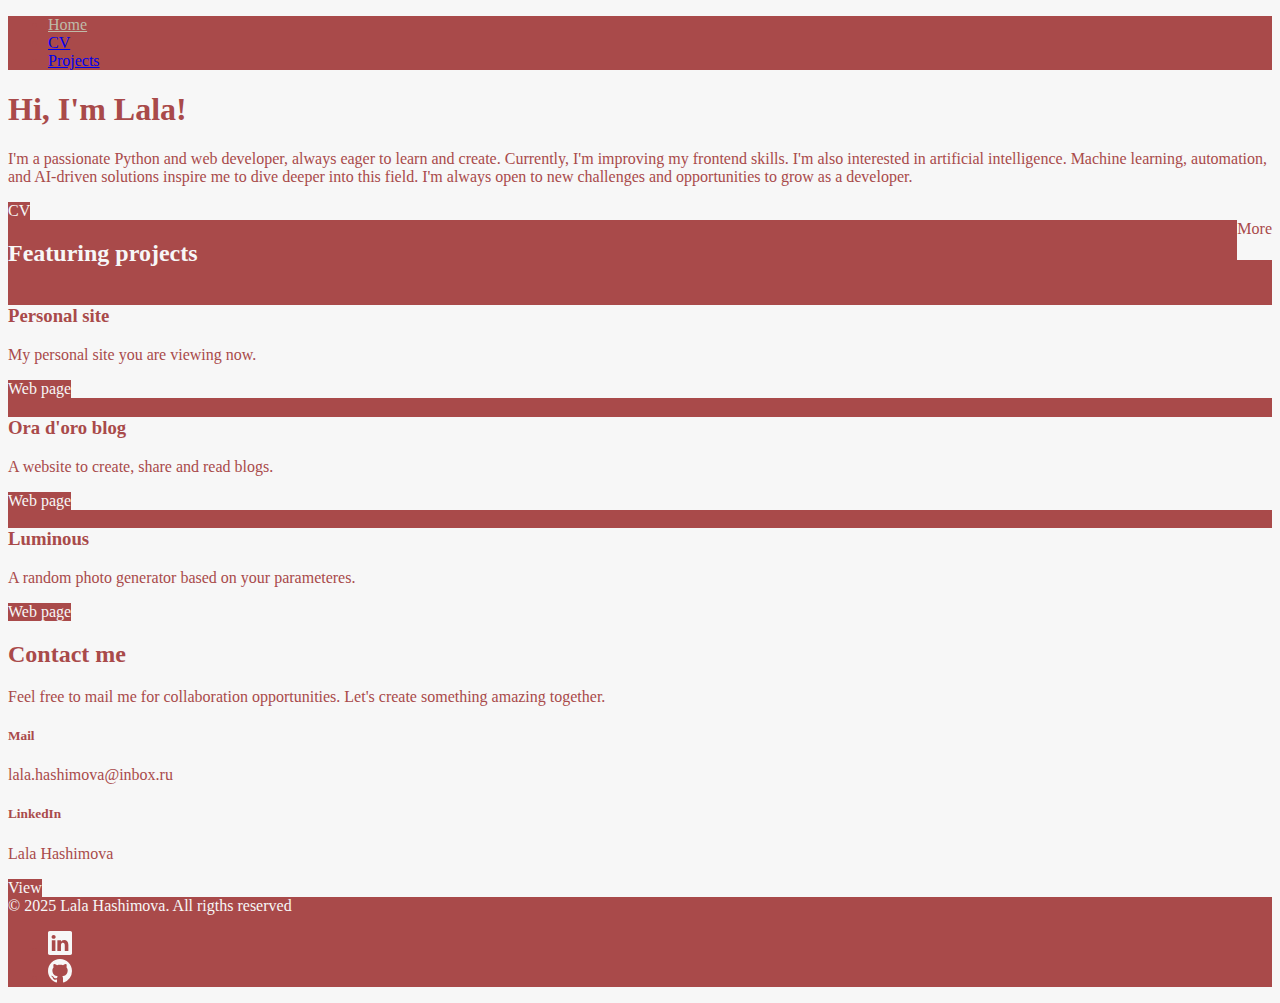
==== commit b8cac937: "Add files via upload" ====
--- a/index.html
+++ b/index.html
@@ -3,97 +3,93 @@
   <head>
     <meta charset="UTF-8">
     <meta name="viewport" content="width=device-width, initial-scale=1.0">
-    <title>Lala Hashimova</title>
-    <link href="https://cdn.jsdelivr.net/npm/bootstrap@5.3.3/dist/css/bootstrap.min.css" rel="stylesheet" integrity="sha384-QWTKZyjpPEjISv5WaRU9OFeRpok6YctnYmDr5pNlyT2bRjXh0JMhjY6hW+ALEwIH" crossorigin="anonymous">
-    <link rel="stylesheet" href="style.css">
-    <link rel="preconnect" href="https://fonts.googleapis.com">
-    <link rel="preconnect" href="https://fonts.gstatic.com" crossorigin>
-    <link href="https://fonts.googleapis.com/css2?family=Libre+Baskerville:ital,wght@0,400;0,700;1,400&family=Madimi+One&family=Merriweather:ital,opsz,wght@0,18..144,300..900;1,18..144,300..900&family=Outfit:wght@100..900&family=Playfair+Display:ital,wght@0,400..900;1,400..900&family=Playwrite+IT+Moderna:wght@100..400&family=Roboto+Mono:ital,wght@0,100..700;1,100..700&display=swap" rel="stylesheet">
+    <title>Home</title>
+    <link href="https://cdn.jsdelivr.net/npm/bootstrap@5.3.5/dist/css/bootstrap.min.css" rel="stylesheet" integrity="sha384-SgOJa3DmI69IUzQ2PVdRZhwQ+dy64/BUtbMJw1MZ8t5HZApcHrRKUc4W0kG879m7" crossorigin="anonymous">
+    <link rel="stylesheet" href="styles.css">
   </head>
   <body>
     <section id="header">
-      <div class="container">
-        <header class="d-flex flex-wrap justify-content-center py-3 mb-4 border-bottom header-border">
-          <a class="d-flex align-items-center mb-3 mb-md-0 me-md-auto link-body-emphasis text-decoration-none">
-            <svg class="bi me-2" width="40" height="32"></svg>
-            <span class="fs-4">Lala Hashimova</span>
-          </a>
-        
-          <ul class="nav nav-pills">
-            <li class="nav-item"><a href="#home" class="nav-link" aria-current="page">Who am I?</a></li>
-            <li class="nav-item"><a href="#resume" class="nav-link">Resume</a></li>
-            <li class="nav-item"><a href="#contact" class="nav-link">Contact</a></li>
-          </ul>
-        </header>
-      </div>
+      <header class="p-3">
+        <div class="container">
+          <div class="d-flex flex-wrap align-items-center justify-content-center justify-content-lg-start">    
+            <ul class="nav col-12 col-lg-auto me-lg-auto mb-2 justify-content-center mb-md-0">
+              <li><a href="#" class="nav-link px-2 text-secondary">Home</a></li>
+              <li><a href="files/cv.pdf" class="nav-link px-2 text-white">CV</a></li>
+              <li><a href="#featuring-projects" class="nav-link px-2 text-white">Projects</a></li>
+            </ul>
+          </div>
+        </div>
+      </header>
     </section>
 
-    <section id="home" class="mx-3">
-      <div class="py-5 my-4">
-        <h1 class="display-5 fw-bold text-center" style="color: #A04747;">Who am I?</h1>
+    <section id="short-description">
+      <div class="px-4 py-5 my-5 text-center">
+        <h1 class="display-5 fw-bold">Hi, I'm Lala!</h1>
         <div class="col-lg-6 mx-auto">
-          <p class="lead mb-4">
-            Hi! My name is Lala Hashimova. I'm a passionate Python and web developer, always eager to learn and create. 
-            Currently, I'm improving my frontend skills. I'm also interested in artificial intelligence. Machine learning, 
-            automation, and AI-driven solutions inspire me to dive deeper into this field. I'm always open to new challenges 
-            and opportunities to grow as a developer. 
-          </p>
+          <p class="lead mb-4">I'm a passionate Python and web developer, always eager to learn and create. 
+            Currently, I'm improving my frontend skills. I'm also interested in artificial intelligence. Machine 
+            learning, automation, and AI-driven solutions inspire me to dive deeper into this field. I'm always open 
+            to new challenges and opportunities to grow as a developer.</p>
+          <div class="d-grid gap-2 d-sm-flex justify-content-sm-center">
+            <a href="files/cv.pdf" type="button" class="btn btn-primary btn-lg px-4">CV</a>
+          </div>
         </div>
       </div>
     </section>
 
-    <section id="resume" class="container" class="mx-3">
-      <div class="details px-4 pt-4">
-        <h2 class="text-center">More about me</h2>
-        <p class="aboutme">Hi, I’m Lala Hashimova, an IT student at ASOIU, currently in my final year. I'm an aspiring developer with a strong 
-          passion for Python and web development. While taking courses, I've gained hands-on experience working on various projects 
-          that helped me strengthen my skills in both frontend and backend development. I’m currently focused on improving my 
-          frontend skills, creating responsive and interactive web applications. I’m also diving into artificial intelligence, 
-          particularly machine learning and AI-driven solutions. <br>
-          Besides programming, I enjoy reading, photography, and exploring creative hobbies. I’m eager to continue learning 
-          and take on new challenges that will help me grow as a developer.</p>
-      </div>
-      <div class="experience px-4 pb-4">    
-        <div class="cards container pt-2">
-          <div class="card" style="width: 18rem;">
-            <div class="card-body">
-              <h5 class="card-title">Skills</h5>
-              <p class="card-text">Showcasing my hard and soft skills that help me grow as a developer.</p>
-              <a href="skills.html" class="btn btn-primary">Discover</a>
+    <section id="featuring-projects">
+      <div class="container px-4 py-5" id="hanging-icons">
+        <div class="heading border-bottom">
+          <h2 class="pb-2">Featuring projects</h2>
+          <a href="projects.html" class="btn btn-primary more-btn">More</a>
+        </div>
+        <div class="row py-5 row-cols-1 row-cols-lg-4">
+          <div class="card col d-flex align-items-start m-1">
+            <div class="p-3">
+              <h3 class="fs-2">Personal site</h3>
+              <p>My personal site you are viewing now.</p>
+              <a href="#" class="btn btn-primary">Web page</a>
             </div>
           </div>
-          <div class="card" style="width: 18rem;">
-            <div class="card-body">
-              <h5 class="card-title">Certificates</h5>
-              <p class="card-text">Certificates of completion courses and for participating on workshops and seminars.</p>
-              <a href="certificates.html" class="btn btn-primary">Discover</a>
+          <div class="card col d-flex align-items-start m-1">
+            <div class="p-3">
+              <h3 class="fs-2">Ora d'oro blog</h3>
+              <p>A website to create, share and read blogs.</p>
+              <a href="https://oradoro-blog.onrender.com/" class="btn btn-primary">Web page</a>
             </div>
           </div>
-          <div class="card" style="width: 18rem;">
-            <div class="card-body">
-              <h5 class="card-title">Projects</h5>
-              <p class="card-text">Projects I’ve built during courses and personal projects outside of coursework.</p>
-              <a href="projects.html" class="btn btn-primary">Discover</a>
+          <div class="card col d-flex align-items-start m-1">
+            <div class="p-3">
+              <h3 class="fs-2">Luminous</h3>
+              <p>A random photo generator based on your parameteres.</p>
+              <a href="https://random-photo.onrender.com/" class="btn btn-primary">Web page</a>
             </div>
           </div>
         </div>
-      </div>  
+      </div>
     </section>
 
     <section id="contact">
       <div class="container col-xl-10 col-xxl-8 px-4 py-5">
         <div class="row align-items-center g-lg-5 py-5">
           <div class="col-lg-7 text-center text-lg-start">
-            <h2 class="display-4 fw-bold lh-1 mb-3" style="color: #A04747;">Contact me</h2>
+            <h2 class="display-4 fw-bold lh-1 mb-3" style="color: #A94A4A;">Contact me</h2>
             <p class="col-lg-10 fs-4">
               Feel free to mail me for collaboration opportunities. Let's create something amazing together.
             </p>
           </div>
           <div class="col-md-10 mx-auto col-lg-5">
-            <div class="card my-1" style="width: 18rem; border-color: #A04747;">
+            <div class="card my-1" style="width: 18rem; border-color: #A94A4A;">
               <div class="card-body">
                 <h5 class="card-title">Mail</h5>
                 <p class="card-text">lala.hashimova@inbox.ru</p>
+              </div>
+            </div>
+            <div class="card my-1" style="width: 18rem; border-color: #A94A4A;">
+              <div class="card-body">
+                <h5 class="card-title">LinkedIn</h5>
+                <p class="card-text">Lala Hashimova</p>
+                <a href="https://www.linkedin.com/in/lala-hashimova-57501b359?utm_source=share&utm_campaign=share_via&utm_content=profile&utm_medium=ios_app" class="btn btn-primary linkedin">View</a>
               </div>
             </div>
           </div>
@@ -105,17 +101,17 @@
       <div class="container">
         <footer class="d-flex flex-wrap justify-content-between align-items-center py-3">
           <div class="col-md-4 d-flex align-items-center">
-            <span class="mb-3 mb-md-0 text-body-secondary footer-p">© 2025 Lala Hashimova, All rigths reserved</span>
+            <span class="mb-3 mb-md-0 text-body-secondary footer-p">© 2025 Lala Hashimova. All rigths reserved</span>
           </div>
-      
+        
           <ul class="nav col-md-4 justify-content-end list-unstyled d-flex">
             <li class="ms-3"><a class="text-body-secondary" href="https://www.linkedin.com/in/lala-hashimova-57501b359?utm_source=share&utm_campaign=share_via&utm_content=profile&utm_medium=ios_app">
-              <svg xmlns="http://www.w3.org/2000/svg" width="24" height="24" fill="#F8EDE3" class="bi bi-linkedin" viewBox="0 0 16 16">
+              <svg xmlns="http://www.w3.org/2000/svg" width="24" height="24" fill="#F7F7F7" class="bi bi-linkedin" viewBox="0 0 16 16">
                 <path d="M0 1.146C0 .513.526 0 1.175 0h13.65C15.474 0 16 .513 16 1.146v13.708c0 .633-.526 1.146-1.175 1.146H1.175C.526 16 0 15.487 0 14.854zm4.943 12.248V6.169H2.542v7.225zm-1.2-8.212c.837 0 1.358-.554 1.358-1.248-.015-.709-.52-1.248-1.342-1.248S2.4 3.226 2.4 3.934c0 .694.521 1.248 1.327 1.248zm4.908 8.212V9.359c0-.216.016-.432.08-.586.173-.431.568-.878 1.232-.878.869 0 1.216.662 1.216 1.634v3.865h2.401V9.25c0-2.22-1.184-3.252-2.764-3.252-1.274 0-1.845.7-2.165 1.193v.025h-.016l.016-.025V6.169h-2.4c.03.678 0 7.225 0 7.225z"/>
               </svg>
             </a></li>
             <li class="ms-3"><a class="text-body-secondary" href="https://github.com/lalahashim">
-              <svg xmlns="http://www.w3.org/2000/svg" width="24" height="24" fill="#F8EDE3" class="bi bi-github" viewBox="0 0 16 16">
+              <svg xmlns="http://www.w3.org/2000/svg" width="24" height="24" fill="#F7F7F7" class="bi bi-github" viewBox="0 0 16 16">
                 <path d="M8 0C3.58 0 0 3.58 0 8c0 3.54 2.29 6.53 5.47 7.59.4.07.55-.17.55-.38 0-.19-.01-.82-.01-1.49-2.01.37-2.53-.49-2.69-.94-.09-.23-.48-.94-.82-1.13-.28-.15-.68-.52-.01-.53.63-.01 1.08.58 1.23.82.72 1.21 1.87.87 2.33.66.07-.52.28-.87.51-1.07-1.78-.2-3.64-.89-3.64-3.95 0-.87.31-1.59.82-2.15-.08-.2-.36-1.02.08-2.12 0 0 .67-.21 2.2.82.64-.18 1.32-.27 2-.27s1.36.09 2 .27c1.53-1.04 2.2-.82 2.2-.82.44 1.1.16 1.92.08 2.12.51.56.82 1.27.82 2.15 0 3.07-1.87 3.75-3.65 3.95.29.25.54.73.54 1.48 0 1.07-.01 1.93-.01 2.2 0 .21.15.46.55.38A8.01 8.01 0 0 0 16 8c0-4.42-3.58-8-8-8"/>
               </svg>            
             </a></li>
@@ -124,6 +120,6 @@
       </div>
     </section>
 
-    <script src="https://cdn.jsdelivr.net/npm/bootstrap@5.3.3/dist/js/bootstrap.bundle.min.js" integrity="sha384-YvpcrYf0tY3lHB60NNkmXc5s9fDVZLESaAA55NDzOxhy9GkcIdslK1eN7N6jIeHz" crossorigin="anonymous"></script>
-</body>
+    <script src="https://cdn.jsdelivr.net/npm/bootstrap@5.3.5/dist/js/bootstrap.bundle.min.js" integrity="sha384-k6d4wzSIapyDyv1kpU366/PK5hCdSbCRGRCMv+eplOQJWyd1fbcAu9OCUj5zNLiq" crossorigin="anonymous"></script>
+  </body>
 </html>--- a/styles.css
+++ b/styles.css
@@ -0,0 +1,92 @@
+html {
+    scroll-behavior: smooth;
+}
+body{
+    background-color: #F7F7F7;
+    color: #A94A4A;
+}
+
+#header {
+    background-color: #A94A4A !important;
+}
+
+#footer {
+    background-color: #A94A4A;
+}
+.footer-p{
+    color: #F7F7F7 !important;
+}
+
+.heading{
+    display: flex;
+    justify-content: space-between;
+}
+
+.more-btn {
+    height: 40px;
+    display: inline-block;
+    background-color: #F7F7F7 !important;
+    color: #A94A4A !important;
+    text-decoration: none;
+    cursor: pointer;
+    transition: background-color 0.1s ease;
+}
+.more-btn:hover {
+    background-color: #A94A4A !important;
+    color: #F7F7F7 !important;
+    border-color: #F7F7F7 !important;
+}
+a.btn:active,
+a.btn:focus,
+button:active,
+button:focus {
+    background-color: #A94A4A !important;
+    color: #F7F7F7 !important;
+    border-color: #F7F7F7 !important;
+    outline: none !important;
+}
+.btn {
+    display: inline-block;
+    background-color: #A94A4A;
+    color: #F7F7F7;
+    text-decoration: none;
+    cursor: pointer;
+    transition: background-color 0.1s ease;
+}
+.btn:hover {
+    background-color: #F7F7F7;
+    color: #A94A4A;
+    border-color: #A94A4A;
+}
+a.btn:active,
+a.btn:focus,
+button:active,
+button:focus {
+    background-color: #F7F7F7 !important;
+    color: #A94A4A !important;
+    border-color: #A94A4A !important;
+    outline: none !important;
+}
+.btn-primary {
+    background-color: #A94A4A;
+    border-color: #A94A4A;
+    color: #F7F7F7;
+}
+
+.card{
+    background-color: #F7F7F7;
+    color: #A94A4A;
+}
+
+#featuring-projects.card{
+    border-color: #F7F7F7 !important;
+}
+
+#featuring-projects {
+    background-color: #A94A4A;
+    color: #F7F7F7;
+}
+
+.text-secondary{
+    color: #BFBBA9 !important;
+}
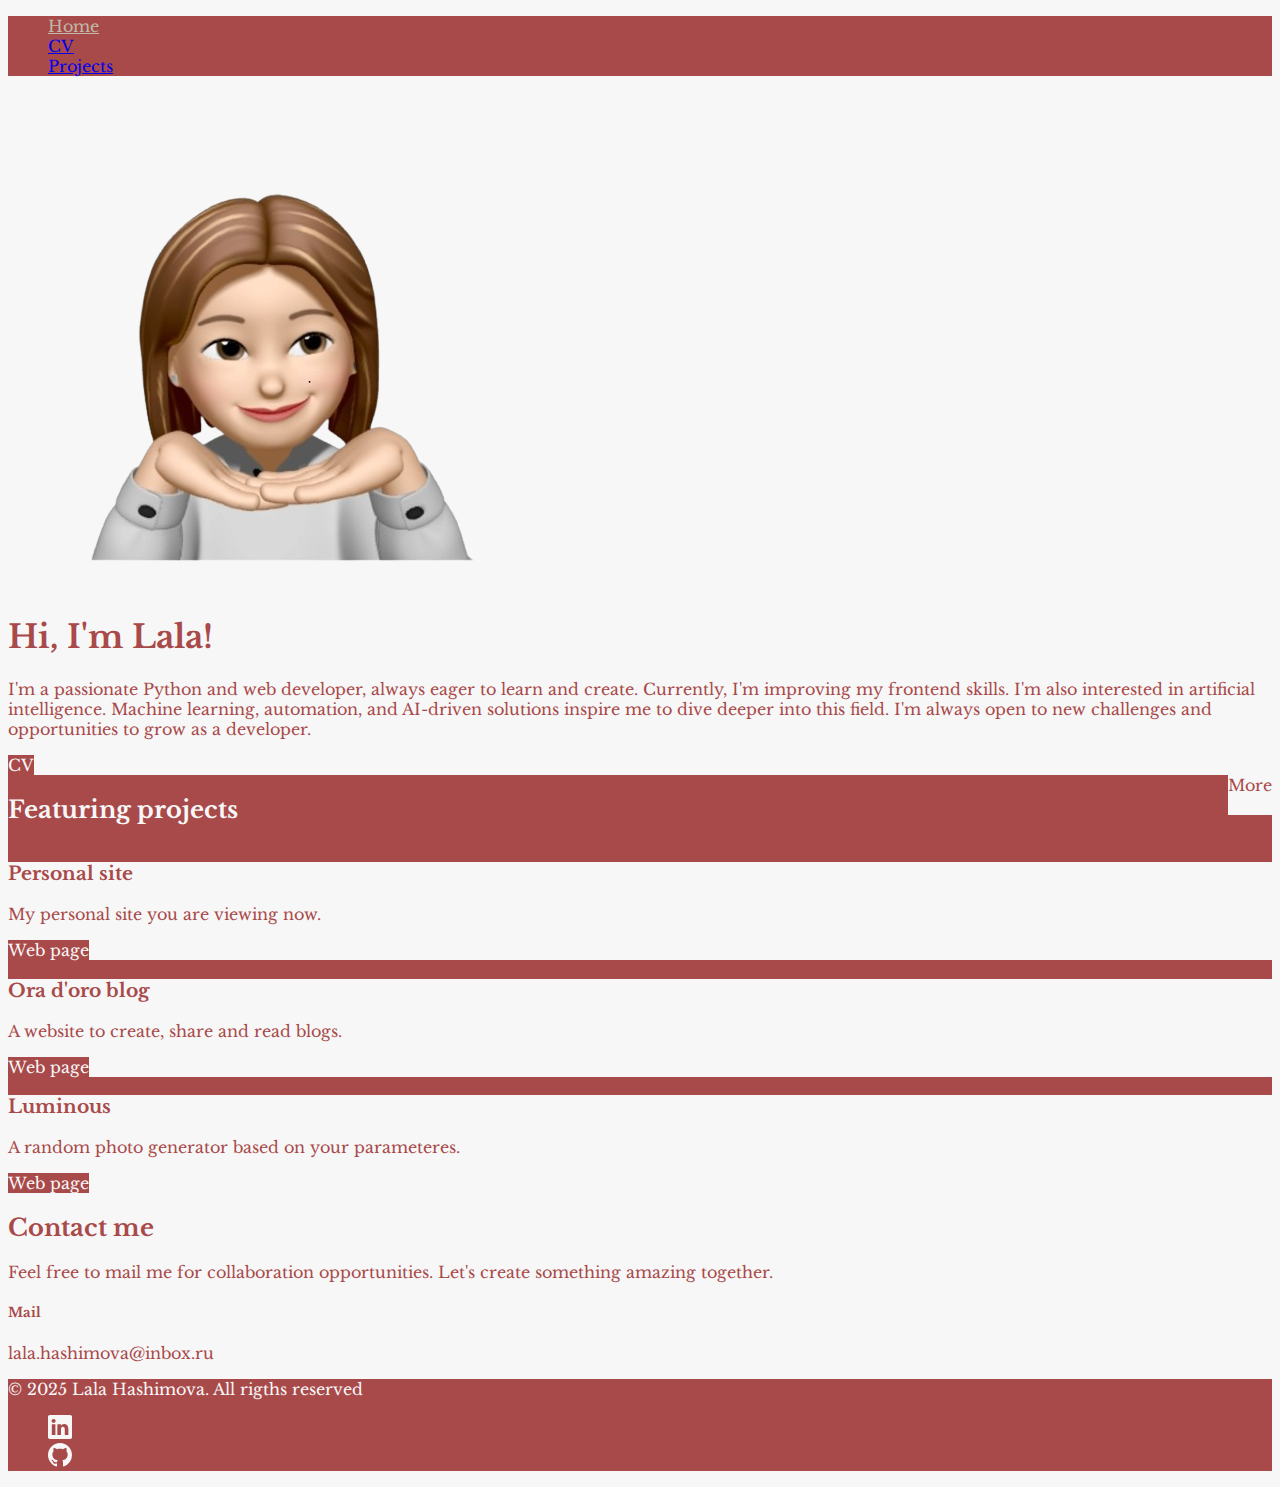
==== commit 4a54fb68: "Add files via upload" ====
--- a/index.html
+++ b/index.html
@@ -4,6 +4,9 @@
     <meta charset="UTF-8">
     <meta name="viewport" content="width=device-width, initial-scale=1.0">
     <title>Home</title>
+    <link rel="preconnect" href="https://fonts.googleapis.com">
+    <link rel="preconnect" href="https://fonts.gstatic.com" crossorigin>
+    <link href="https://fonts.googleapis.com/css2?family=Barriecito&family=Libre+Baskerville:ital,wght@0,400;0,700;1,400&family=Madimi+One&family=Outfit:wght@100..900&family=Playfair+Display:ital,wght@0,400..900;1,400..900&family=Playwrite+IT+Moderna:wght@100..400&family=Quicksand:wght@300..700&display=swap" rel="stylesheet">
     <link href="https://cdn.jsdelivr.net/npm/bootstrap@5.3.5/dist/css/bootstrap.min.css" rel="stylesheet" integrity="sha384-SgOJa3DmI69IUzQ2PVdRZhwQ+dy64/BUtbMJw1MZ8t5HZApcHrRKUc4W0kG879m7" crossorigin="anonymous">
     <link rel="stylesheet" href="styles.css">
   </head>
@@ -15,7 +18,7 @@
             <ul class="nav col-12 col-lg-auto me-lg-auto mb-2 justify-content-center mb-md-0">
               <li><a href="#" class="nav-link px-2 text-secondary">Home</a></li>
               <li><a href="files/cv.pdf" class="nav-link px-2 text-white">CV</a></li>
-              <li><a href="#featuring-projects" class="nav-link px-2 text-white">Projects</a></li>
+              <li><a href="projects.html" class="nav-link px-2 text-white">Projects</a></li>
             </ul>
           </div>
         </div>
@@ -23,15 +26,20 @@
     </section>
 
     <section id="short-description">
-      <div class="px-4 py-5 my-5 text-center">
-        <h1 class="display-5 fw-bold">Hi, I'm Lala!</h1>
-        <div class="col-lg-6 mx-auto">
-          <p class="lead mb-4">I'm a passionate Python and web developer, always eager to learn and create. 
-            Currently, I'm improving my frontend skills. I'm also interested in artificial intelligence. Machine 
-            learning, automation, and AI-driven solutions inspire me to dive deeper into this field. I'm always open 
-            to new challenges and opportunities to grow as a developer.</p>
-          <div class="d-grid gap-2 d-sm-flex justify-content-sm-center">
-            <a href="files/cv.pdf" type="button" class="btn btn-primary btn-lg px-4">CV</a>
+      <div class="container col-xxl-8 px-4 py-5">
+        <div class="row flex-lg-row-reverse align-items-center g-5 py-5">
+          <div class="col-10 col-sm-8 col-lg-6">
+            <img src="avatar.png" class="d-block mx-lg-auto img-fluid" alt="avatar" width="500" loading="lazy">
+          </div>
+          <div class="col-lg-6">
+            <h1 class="display-5 fw-bold lh-1 mb-3">Hi, I'm Lala!</h1>
+            <p class="lead">I'm a passionate Python and web developer, always eager to learn and create. 
+              Currently, I'm improving my frontend skills. I'm also interested in artificial intelligence. Machine 
+              learning, automation, and AI-driven solutions inspire me to dive deeper into this field. I'm always open 
+              to new challenges and opportunities to grow as a developer.</p>
+            <div class="d-grid gap-2 d-md-flex justify-content-md-start">
+              <a href="files/cv.pdf" type="button" class="btn btn-primary btn-lg px-4 me-md-2">CV</a>
+            </div>
           </div>
         </div>
       </div>
@@ -85,13 +93,6 @@
                 <p class="card-text">lala.hashimova@inbox.ru</p>
               </div>
             </div>
-            <div class="card my-1" style="width: 18rem; border-color: #A94A4A;">
-              <div class="card-body">
-                <h5 class="card-title">LinkedIn</h5>
-                <p class="card-text">Lala Hashimova</p>
-                <a href="https://www.linkedin.com/in/lala-hashimova-57501b359?utm_source=share&utm_campaign=share_via&utm_content=profile&utm_medium=ios_app" class="btn btn-primary linkedin">View</a>
-              </div>
-            </div>
           </div>
         </div>
       </div>
--- a/styles.css
+++ b/styles.css
@@ -4,6 +4,7 @@
 body{
     background-color: #F7F7F7;
     color: #A94A4A;
+    font-family: "Libre Baskerville";
 }
 
 #header {
